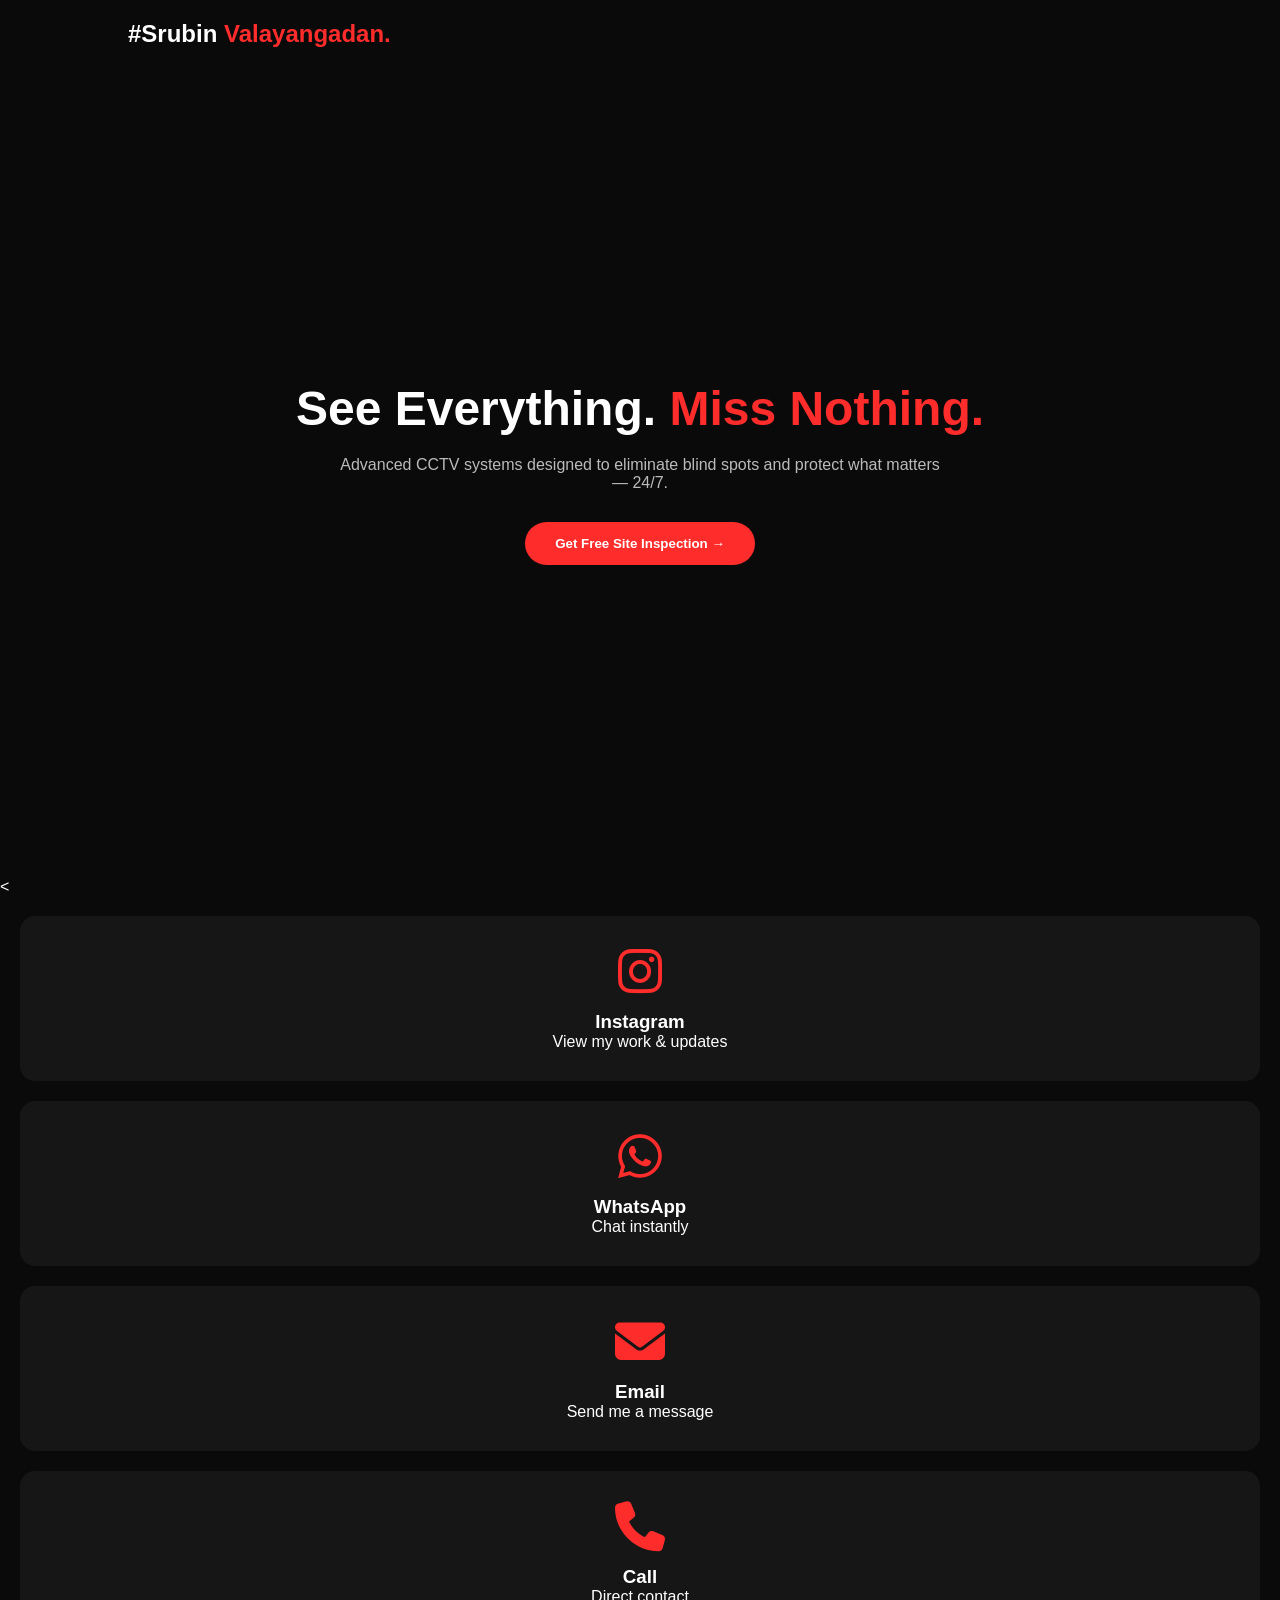
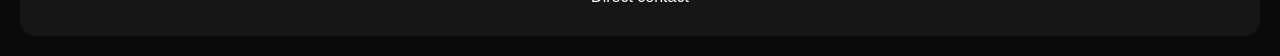
==== index.html @ 23bc7612 "Add files via upload" ====
<!DOCTYPE html>
<html lang="en">
<head>
<meta charset="UTF-8">
<meta name="viewport" content="width=device-width, initial-scale=1.0">
<title>Srubin-v</title>

<link rel="stylesheet" href="./style/header.css">
<link rel="stylesheet" href="./style/service.css">
<link rel="stylesheet" href="https://cdnjs.cloudflare.com/ajax/libs/font-awesome/6.5.0/css/all.min.css">

<style>
*{
    margin:0;
    padding:0;
    box-sizing:border-box;
    font-family: 'Segoe UI', sans-serif;
}

body{
    background:#0a0a0a;
    color:#fff;
    opacity: 0;
    transform:translateY(30px);
    transition: all 0.8s ease;
}

body.loaded{
    opacity:1;
    transform:translateY(0);
}



.logo{
    font-size:24px;
    font-weight:700;
}

.logo span{
    color:#ff2c2c;
}

.menu{
    cursor:pointer;
}

/* HERO */
.hero{
    height:90vh;
    display:flex;
    flex-direction:column;
    justify-content:center;
    align-items:center;
    text-align:center;
    padding:0 10%;
}

.hero h1{
    font-size:48px;
    font-weight:700;
    margin-bottom:20px;
}

.hero h1 span{
    color:#ff2c2c;
}

.hero p{
    color:#bbb;
    max-width:600px;
    margin-bottom:30px;
}

.btn{
    padding:14px 30px;
    border:none;
    background:#ff2c2c;
    color:#fff;
    font-weight:600;
    cursor:pointer;
    border-radius:30px;
    transition:0.3s;
}

.btn:hover{
    background:#ff0000;
    transform:scale(1.05);
}







</style>

</head>

<body>
<div id="header"></div>
<script>
    fetch("./grouping/header.html")
    .then(res => res.text())
    .then(data => {
        document.getElementById("header").innerHTML = data;
    })
</script>
<!-- HERO -->
<section class="hero">
    <h1>See Everything. <span>Miss Nothing.</span></h1>
    <p>Advanced CCTV systems designed to eliminate blind spots and protect what matters — 24/7.</p>
    <button class="btn" onclick="window.location.href='./page/inspection.html'">Get Free Site Inspection →</button>
    
</section>
<section class="social">
    <script>
        fetch("./grouping/social.html")
        .then(res => res.text())
        .then(data => {
            document.querySelector(".social").innerHTML = data;
        })
    </script>


<!-- SERVICES -->
<section class="services">
    <script>
        fetch("./grouping/services.html")
        .then(res => res.text())
        .then(data => {
            document.querySelector(".services").innerHTML = data;
        })
    </script>
</section>

<!-- CTA -->
<section class="cta">
    <script>
        fetch("./grouping/cta.html")
        .then(res => res.text())
        .then(data => {
            document.querySelector(".cta").innerHTML = data;
        })
    </script>
</section>

<!-- FOOTER -->
<div class="footer">
    <script>
        fetch("./grouping/footer.html")
        .then(res => res.text())
        .then(data => {
            document.querySelector(".footer").innerHTML = data;
        })
    </script>
</div>

<script>
window.addEventListener("load", () => {
    document.body.classList.add("loaded");
});
</script>

</body>
</html>
---- style/header.css ----
/* NAVBAR */
.nav{
    display:flex;
    justify-content:space-between;
    align-items:center;
    padding:20px 8%;
}
---- style/service.css ----
/* SERVICES */
.services{
    padding:80px 8%;
    text-align:center;
}

.services h2{
    margin-bottom:40px;
}

.service-grid{
    display:grid;
    grid-template-columns:repeat(auto-fit,minmax(220px,1fr));
    gap:20px;
}

.service{
    background:#111;
    padding:30px;
    border-radius:10px;
    transition:0.3s;
}

.service:hover{
    background:#1a1a1a;
    transform:scale(1.05);
}
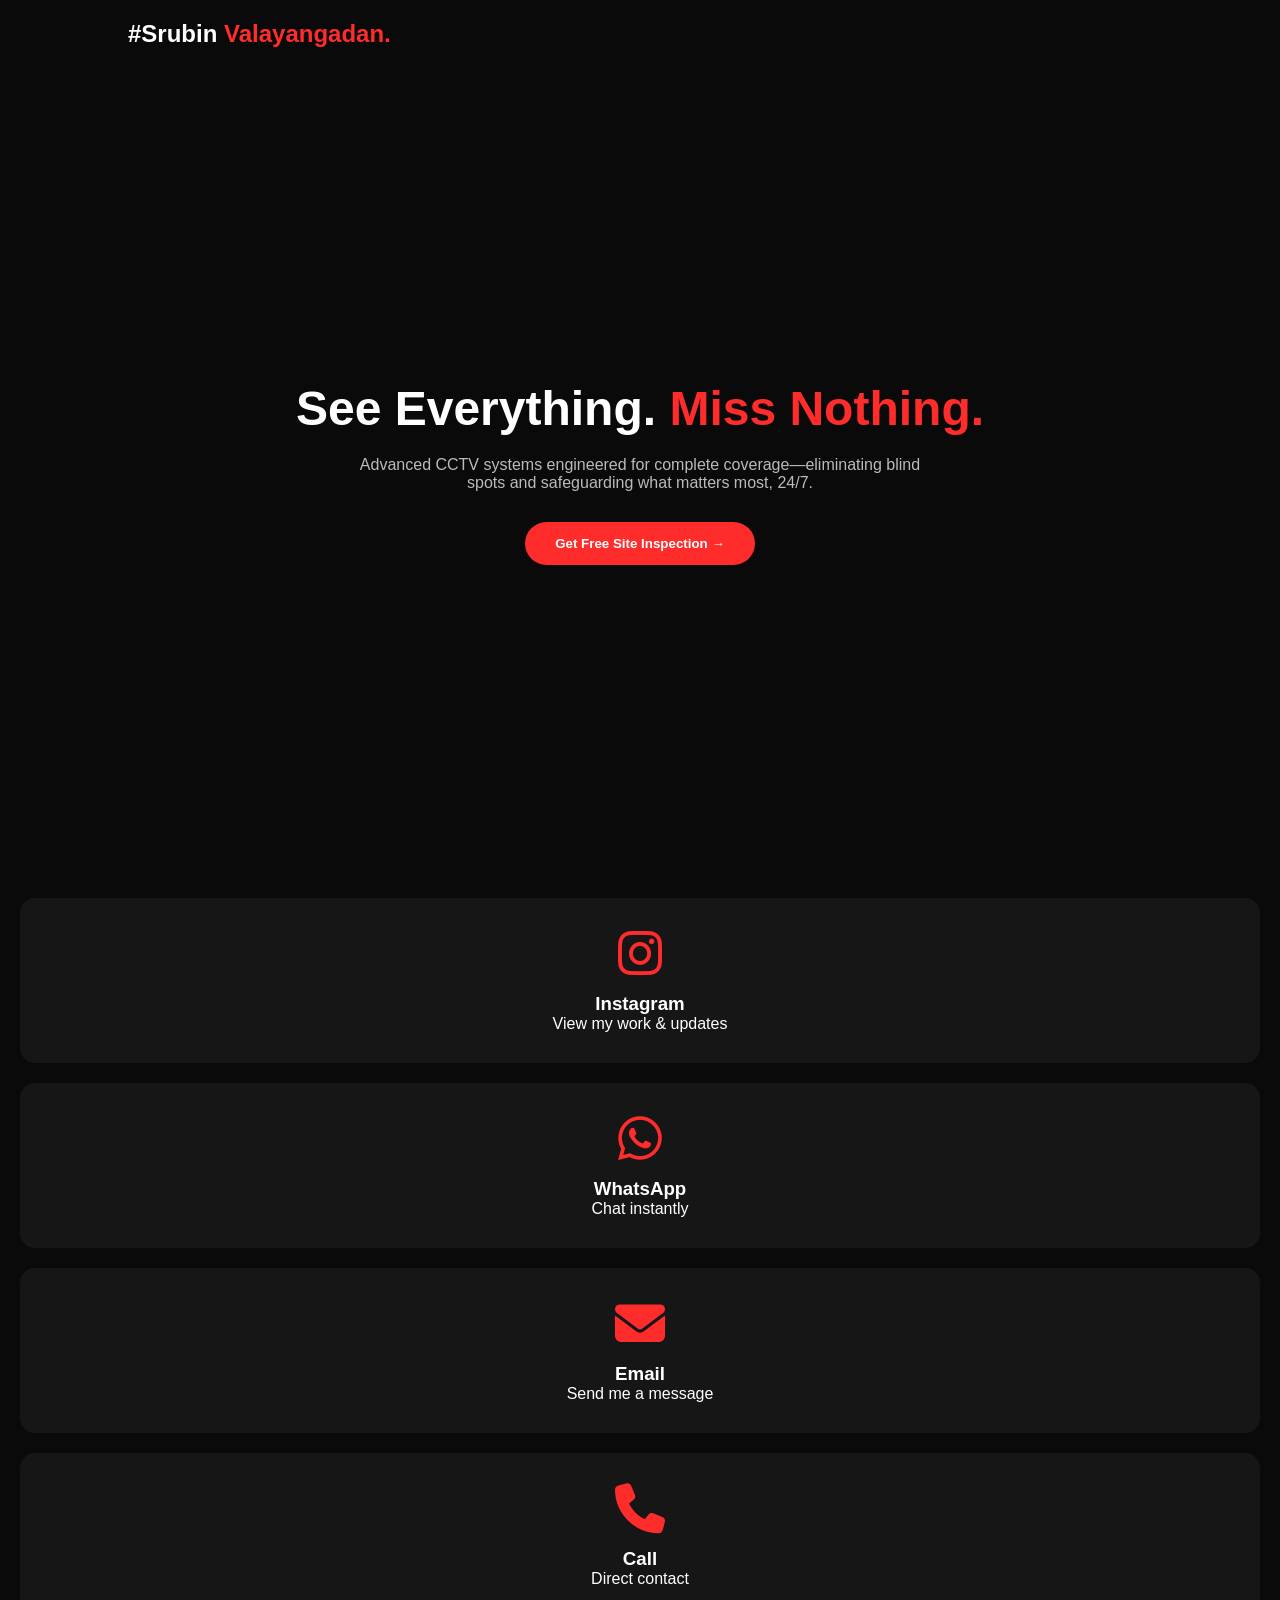
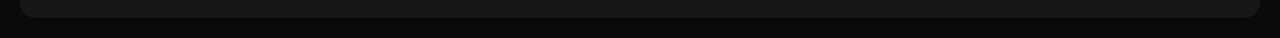
==== commit 2030f71f: "Update index.html" ====
--- a/index.html
+++ b/index.html
@@ -110,7 +110,7 @@
 <!-- HERO -->
 <section class="hero">
     <h1>See Everything. <span>Miss Nothing.</span></h1>
-    <p>Advanced CCTV systems designed to eliminate blind spots and protect what matters — 24/7.</p>
+    <p>Advanced CCTV systems engineered for complete coverage—eliminating blind spots and safeguarding what matters most, 24/7.</p>
     <button class="btn" onclick="window.location.href='./page/inspection.html'">Get Free Site Inspection →</button>
     
 </section>
